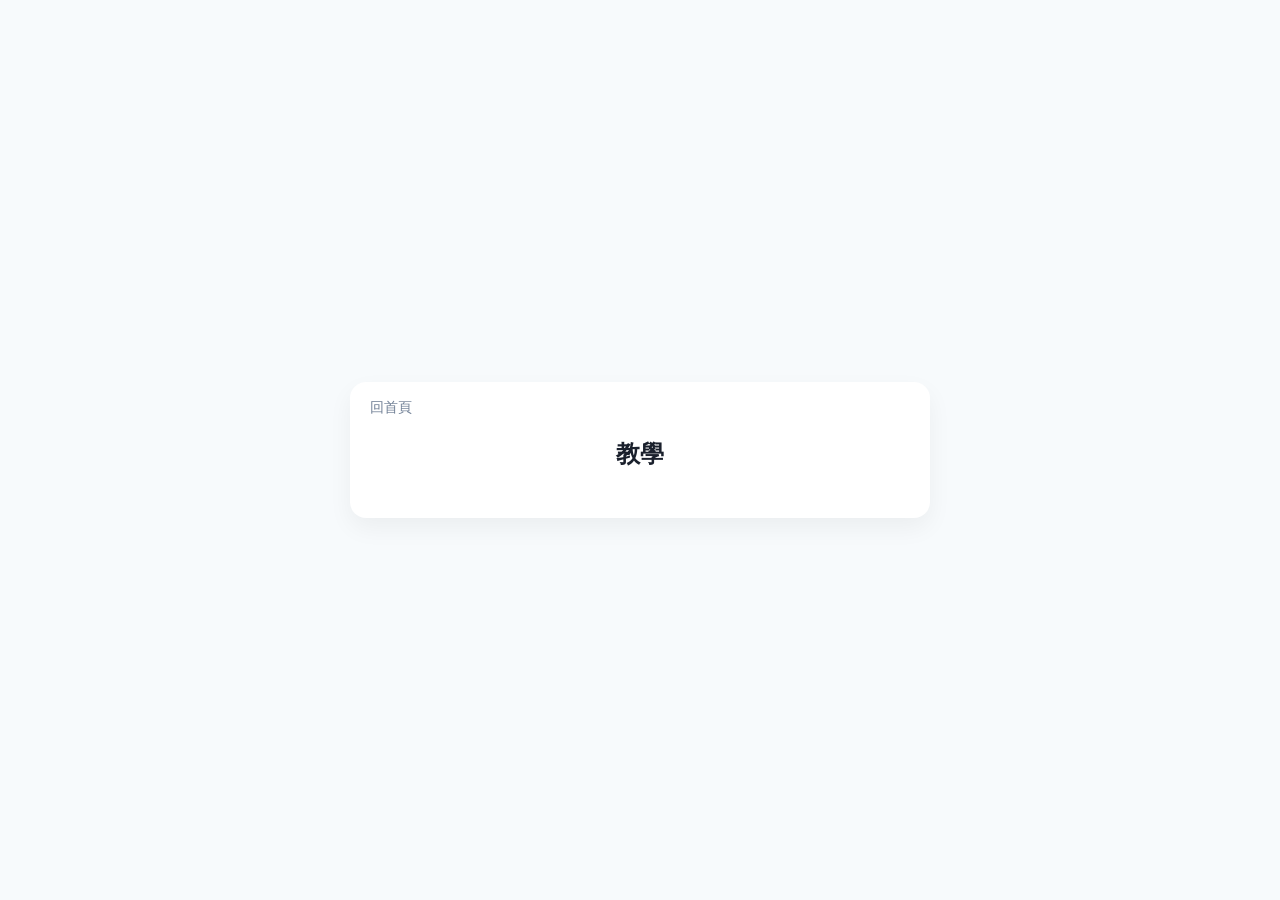
==== html/teach.html @ 7827f57c "move the file" ====
<!DOCTYPE html>
<html lang="zh-TW">
<head>
    <meta charset="UTF-8">
    <meta name="viewport" content="width=device-width, initial-scale=1.0">
    <title>教學</title>
    <link rel="stylesheet" href="../style.css">
</head>
<body>

<div class="quiz-container">
    <a class="back-home" href="home.html">回首頁</a>
    <h1>教學</h1>
</div>

<script src="../js/function.js"></script>
<script src="../js/teach.js"></script>
</body>
</html>
---- style.css ----
:root {
    --primary: #4a5568;
    --success: #38a169;
    --danger: #e53e3e;
    --bg: #f7fafc;
    --accent: #2b6cb0;
}

body {
    font-family: -apple-system, BlinkMacSystemFont, "Segoe UI", Roboto, "Helvetica Neue", Arial, sans-serif;
    background-color: var(--bg);
    color: #2d3748;
    display: flex;
    justify-content: center;
    align-items: center;
    min-height: 100vh;
    margin: 0;
}

.quiz-container {
    background: white;
    padding: 2.5rem;
    border-radius: 1rem;
    box-shadow: 0 10px 25px rgba(0,0,0,0.05);
    width: 100%;
    max-width: 500px;
    text-align: center;
    position: relative;
}

.back-home {
    position: absolute;
    top: 1rem;
    left: 1.25rem;
    color: #718096;
    font-size: 0.9rem;
    text-decoration: none;
}

.back-home:hover {
    color: #2d3748;
}

.home-actions {
    display: flex;
    flex-direction: column;
    gap: 1rem;
    margin-top: 2rem;
}

.home-link {
    display: block;
    padding: 1rem;
    border-radius: 0.5rem;
    color: white;
    font-size: 1.05rem;
    font-weight: bold;
    text-decoration: none;
}

.home-link.teach {
    background: #d97706;
}

.home-link.teach:hover {
    background: #b45309;
}

.home-link.quiz {
    background: #3182ce;
}

.home-link.quiz:hover {
    background: #2b6cb0;
}

h1 {
    font-size: 1.5rem;
    margin-bottom: 0.5rem;
    color: #1a202c;
}

.level-badge {
    display: inline-block;
    background: #e2e8f0;
    color: #4a5568;
    padding: 0.25rem 0.75rem;
    border-radius: 9999px;
    font-size: 0.85rem;
    font-weight: bold;
    margin-bottom: 1.5rem;
}

.score-board {
    font-size: 0.9rem;
    color: #718096;
    margin-bottom: 1rem;
}

.question-box {
    background: #edf2f7;
    padding: 1.5rem;
    border-radius: 0.5rem;
    font-size: 1.2rem;
    font-weight: bold;
    margin-bottom: 2rem;
}

.question-symbol {
    font-size: 4rem;
    display: block;
    margin-top: 0.5rem;
    color: var(--accent);
    min-height: 5rem;
    line-height: 5rem;
}

.time-signature {
    display: inline-flex;
    flex-direction: column;
    justify-content: center;
    align-items: center;
    line-height: 0.9;
    min-width: 4.5rem;
    padding: 0.2rem 0.4rem;
    margin-top: 0.5rem;
    color: var(--accent);
    font-weight: 700;
}

.time-signature .top,
.time-signature .bottom {
    display: block;
    font-size: 2.8rem;
    letter-spacing: 0.05em;
}

.time-signature .bottom {
    margin-top: 0.15rem;
}

.options-grid {
    display: grid;
    grid-template-columns: 1fr 1fr; /* 保持兩欄，但按鈕內字級會隨設定調整 */
    gap: 1rem;
    margin-bottom: 1.5rem;
}

button {
    padding: 1rem 0.5rem;
    font-size: 0.95rem;
    border: 2px solid #e2e8f0;
    border-radius: 0.5rem;
    background: white;
    cursor: pointer;
    transition: all 0.2s;
    font-weight: 500;
}

button:hover:not(:disabled) {
    border-color: #cbd5e0;
    background: #f7fafc;
}

button.correct {
    background: #c6f6d5;
    border-color: var(--success);
    color: #22543d;
}

button.wrong {
    background: #fed7d7;
    border-color: var(--danger);
    color: #742a2a;
}

.feedback {
    margin-top: 1rem;
    font-weight: bold;
    min-height: 24px;
}

.next-btn, .copy-btn, .restart-btn {
    margin-top: 1rem;
    width: 100%;
    background: #3182ce;
    color: white;
    border: none;
    display: none;
    padding: 1rem;
    font-size: 1rem;
    border-radius: 0.5rem;
    cursor: pointer;
    font-weight: bold;
    box-sizing: border-box;
}

.next-btn:hover { background: #2b6cb0; }
.copy-btn { background: #4a5568; }
.copy-btn:hover { background: #2d3748; }
.restart-btn { background: #38a169; }
.restart-btn:hover { background: #2f855a; }

.result-panel {
    display: none;
    padding: 2rem 1rem;
}

.result-score {
    font-size: 4rem;
    font-weight: bold;
    color: #2b6cb0;
    margin: 1.5rem 0;
}

.result-comment {
    font-size: 1.2rem;
    font-weight: 500;
    color: #4a5568;
    margin-bottom: 2rem;
}

.answer-history {
    max-height: 22rem;
    overflow-y: auto;
    margin: 1rem 0 1.5rem;
    text-align: left;
}

.answer-history-item {
    display: grid;
    grid-template-columns: 3.5rem minmax(0, 1fr);
    gap: 0.75rem;
    align-items: center;
    padding: 0.75rem;
    margin-bottom: 0.65rem;
    border: 1px solid #e2e8f0;
    border-radius: 0.5rem;
    background: #fff;
}

.answer-history-item.correct {
    border-left: 5px solid var(--success);
}

.answer-history-item.wrong {
    border-left: 5px solid var(--danger);
}

.answer-history-number {
    color: #718096;
    font-weight: bold;
    text-align: center;
}

.answer-history-symbol {
    font-size: 1.35rem;
    color: var(--accent);
    margin-bottom: 0.25rem;
}

.answer-history-detail {
    font-size: 0.9rem;
    line-height: 1.6;
}

.answer-history-detail .player-answer {
    color: #4a5568;
}

.answer-history-detail .correct-answer {
    color: var(--success);
    font-weight: bold;
}

.key-staff {
    width: 100%;
    max-width: 280px;
    height: 100px;
    display: block;
    margin: 0 auto;
}

.key-staff .staff-line {
    stroke: #2d3748;
    stroke-width: 1.5;
}

.key-staff .clef-symbol {
    font-family: "Noto Music", "Segoe UI Symbol", serif;
    font-size: 58px;
    fill: var(--accent);
}

.key-staff .accidental-sharp,
.key-staff .accidental-flat {
    font-family: "Noto Music", "Segoe UI Symbol", serif;
    font-size: 22px;
    fill: var(--accent);
}
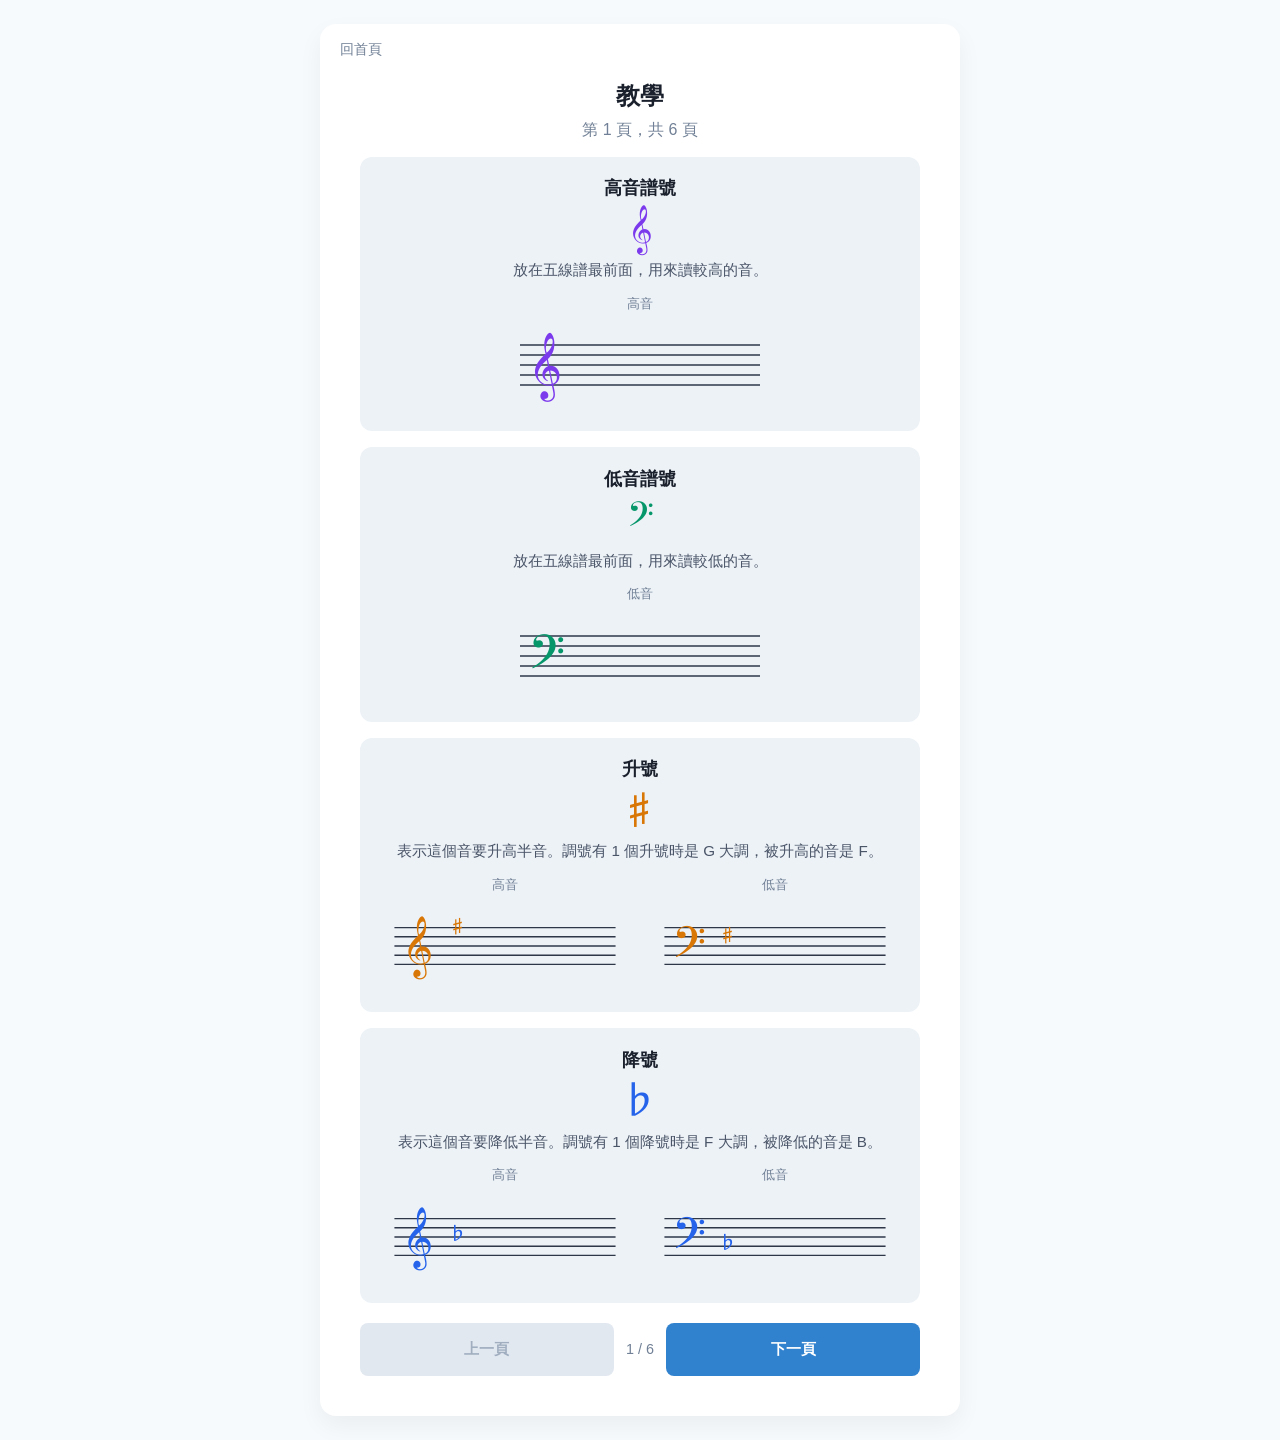
==== commit 76d4fe7b: "add teach" ====
--- a/html/teach.html
+++ b/html/teach.html
@@ -6,11 +6,13 @@
     <title>教學</title>
     <link rel="stylesheet" href="../style.css">
 </head>
-<body>
+<body class="teach-body">
 
-<div class="quiz-container">
+<div class="quiz-container teach-page">
     <a class="back-home" href="home.html">回首頁</a>
     <h1>教學</h1>
+    <p class="teach-intro" id="teach-page-label"></p>
+    <div id="teach-content"></div>
 </div>
 
 <script src="../js/function.js"></script>
--- a/style.css
+++ b/style.css
@@ -72,6 +72,170 @@
 
 .home-link.quiz:hover {
     background: #2b6cb0;
+}
+
+.teach-body {
+    align-items: flex-start;
+    padding: 1.5rem 1rem;
+}
+
+.teach-page {
+    max-width: 560px;
+}
+
+.teach-intro {
+    margin: 0.25rem 0 0.5rem;
+    color: #718096;
+}
+
+.teach-nav {
+    display: grid;
+    grid-template-columns: 1fr auto 1fr;
+    gap: 0.75rem;
+    align-items: center;
+    margin-top: 1.25rem;
+}
+
+.teach-nav button {
+    background: #3182ce;
+    color: white;
+    border: none;
+    font-weight: bold;
+}
+
+.teach-nav button:disabled {
+    background: #e2e8f0;
+    color: #a0aec0;
+    cursor: default;
+}
+
+.teach-nav span {
+    color: #718096;
+    font-size: 0.9rem;
+}
+
+.teach-card {
+    background: #edf2f7;
+    border-radius: 0.75rem;
+    padding: 1.15rem 1rem 1rem;
+    margin-top: 1rem;
+}
+
+.teach-card h2 {
+    margin: 0;
+    font-size: 1.15rem;
+    color: #1a202c;
+}
+
+.teach-symbol {
+    font-size: 2.6rem;
+    line-height: 1.1;
+    margin: 0.35rem 0;
+}
+
+.teach-card p {
+    margin: 0.35rem 0 0.85rem;
+    color: #4a5568;
+    font-size: 0.95rem;
+    line-height: 1.65;
+}
+
+.teach-staff-row {
+    display: grid;
+    grid-template-columns: 1fr 1fr;
+    gap: 0.75rem;
+}
+
+.teach-staff-row > div {
+    text-align: center;
+}
+
+.teach-staff-row:has(> div:only-child) {
+    grid-template-columns: minmax(0, 280px);
+    justify-content: center;
+}
+
+.teach-label {
+    font-size: 0.8rem;
+    color: #718096;
+    margin-bottom: 0.15rem;
+}
+
+.teach-caption {
+    margin-top: 0.2rem;
+    color: #4a5568;
+    font-size: 0.92rem;
+    line-height: 1.45;
+}
+
+.teach-key-name {
+    margin-bottom: 0.15rem;
+    color: #1a202c;
+    font-weight: bold;
+}
+
+.teach-group-title {
+    grid-column: 1 / -1;
+    margin: 0.85rem 0 0.15rem;
+    font-weight: bold;
+    color: #1a202c;
+    text-align: left;
+}
+
+.teach-list {
+    display: grid;
+    grid-template-columns: 1fr 1fr;
+    gap: 0.65rem;
+    text-align: left;
+}
+
+.teach-item {
+    display: grid;
+    grid-template-columns: 3.6rem minmax(0, 1fr);
+    gap: 0.35rem 1rem;
+    align-items: center;
+    background: white;
+    border-radius: 0.55rem;
+    padding: 0.7rem 0.8rem;
+}
+
+.teach-item-symbol {
+    font-size: 1.7rem;
+    line-height: 1;
+    text-align: center;
+    color: var(--accent);
+}
+
+.teach-item-symbol .teach-time {
+    min-width: 0;
+    margin: 0;
+    padding: 0;
+    line-height: 0.9;
+}
+
+.teach-item-symbol .teach-time .top,
+.teach-item-symbol .teach-time .bottom {
+    font-size: 1.35rem;
+    letter-spacing: 0;
+    line-height: 1;
+}
+
+.teach-item-symbol .teach-time .bottom {
+    margin-top: 0.28rem;
+}
+
+.teach-item-name {
+    font-weight: bold;
+    color: #1a202c;
+    padding-left: 0.15rem;
+}
+
+.teach-item-note {
+    grid-column: 2;
+    color: #718096;
+    font-size: 0.82rem;
+    margin-top: 0;
+    padding-left: 0.15rem;
 }
 
 h1 {
@@ -281,6 +445,38 @@
     margin: 0 auto;
 }
 
+.key-staff.scale-staff {
+    max-width: none;
+    height: 148px;
+}
+
+.key-staff .solfege-label {
+    font-family: -apple-system, BlinkMacSystemFont, "Segoe UI", Roboto, "Helvetica Neue", Arial, sans-serif;
+    font-size: 14px;
+    font-weight: 600;
+    fill: #4a5568;
+}
+
+.teach-staff-stack {
+    display: grid;
+    grid-template-columns: 1fr;
+    gap: 2.4rem;
+}
+
+.teach-staff-stack .teach-key-name {
+    margin-bottom: -0.45rem;
+}
+
+.teach-staff-stack .scale-staff {
+    height: 148px;
+    margin-top: -0.35rem;
+    margin-bottom: 0;
+}
+
+.teach-staff-stack .teach-caption {
+    margin-top: 0;
+}
+
 .key-staff .staff-line {
     stroke: #2d3748;
     stroke-width: 1.5;
